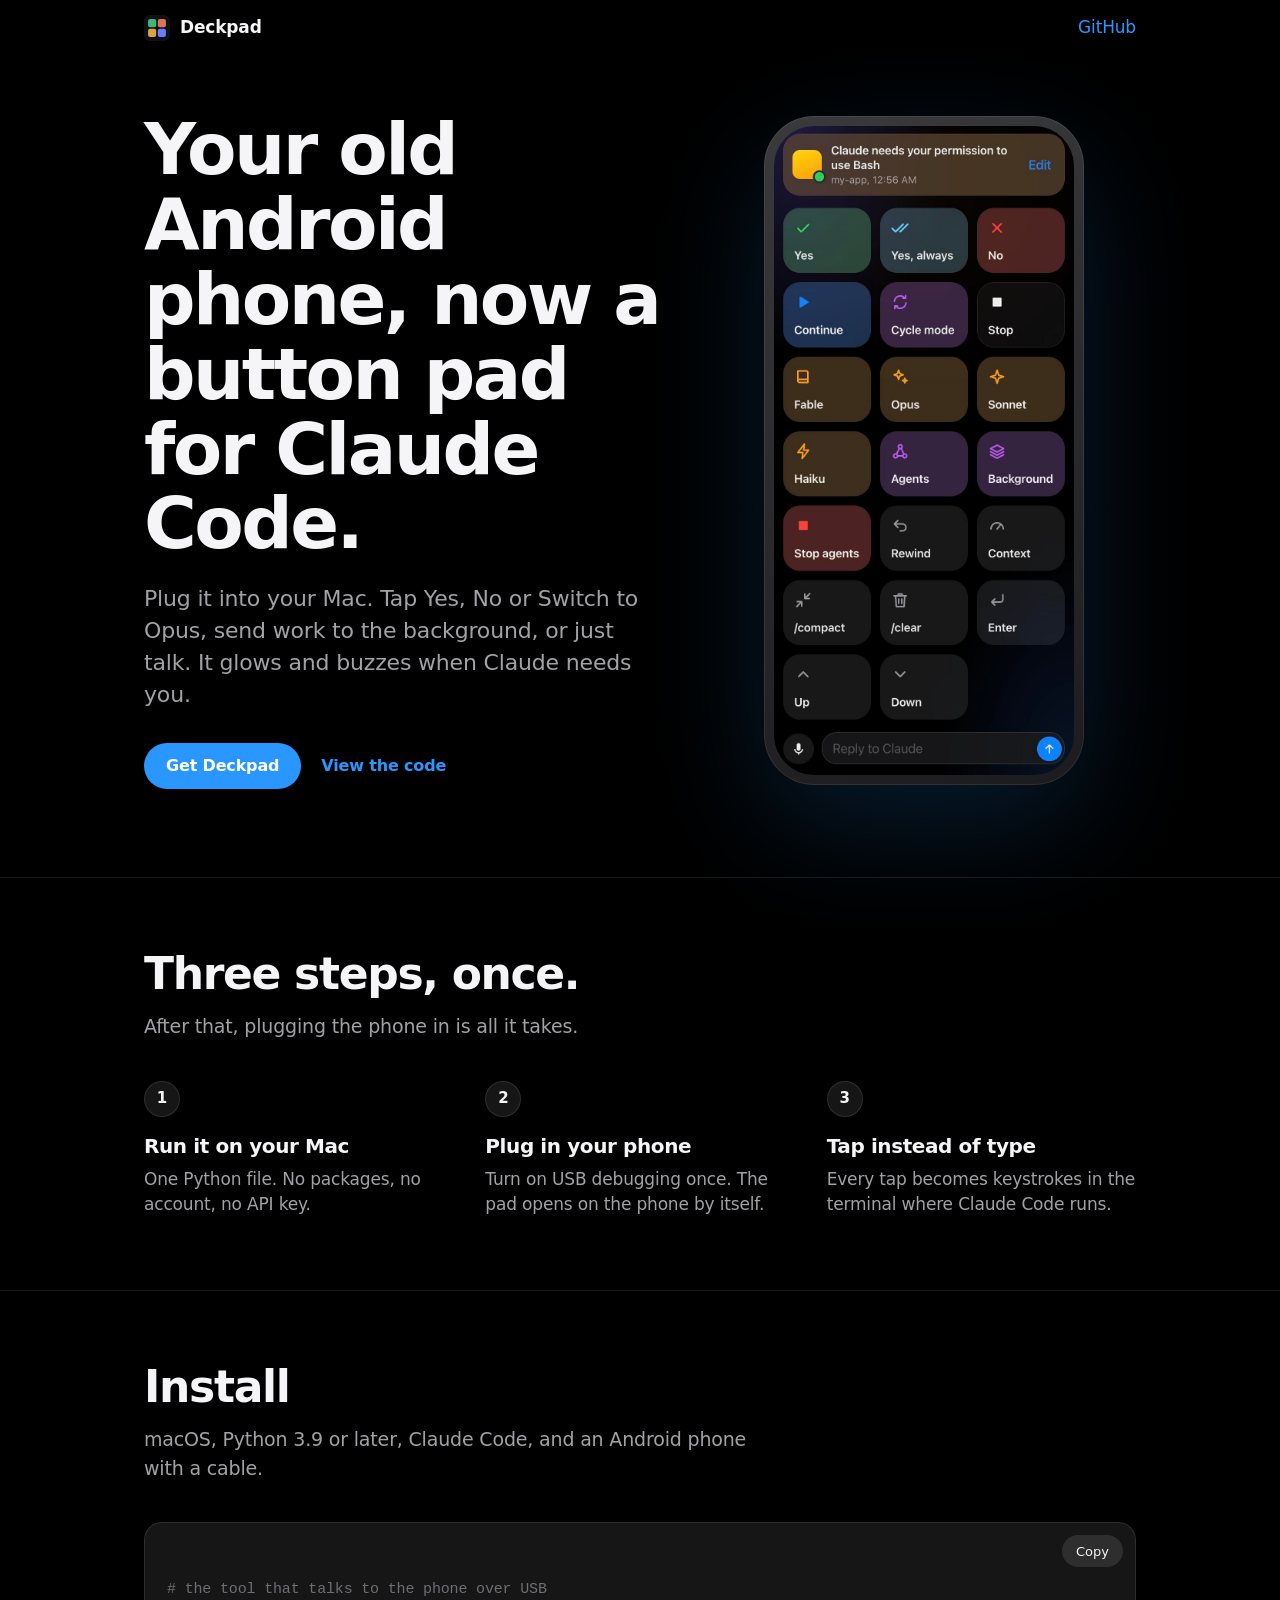
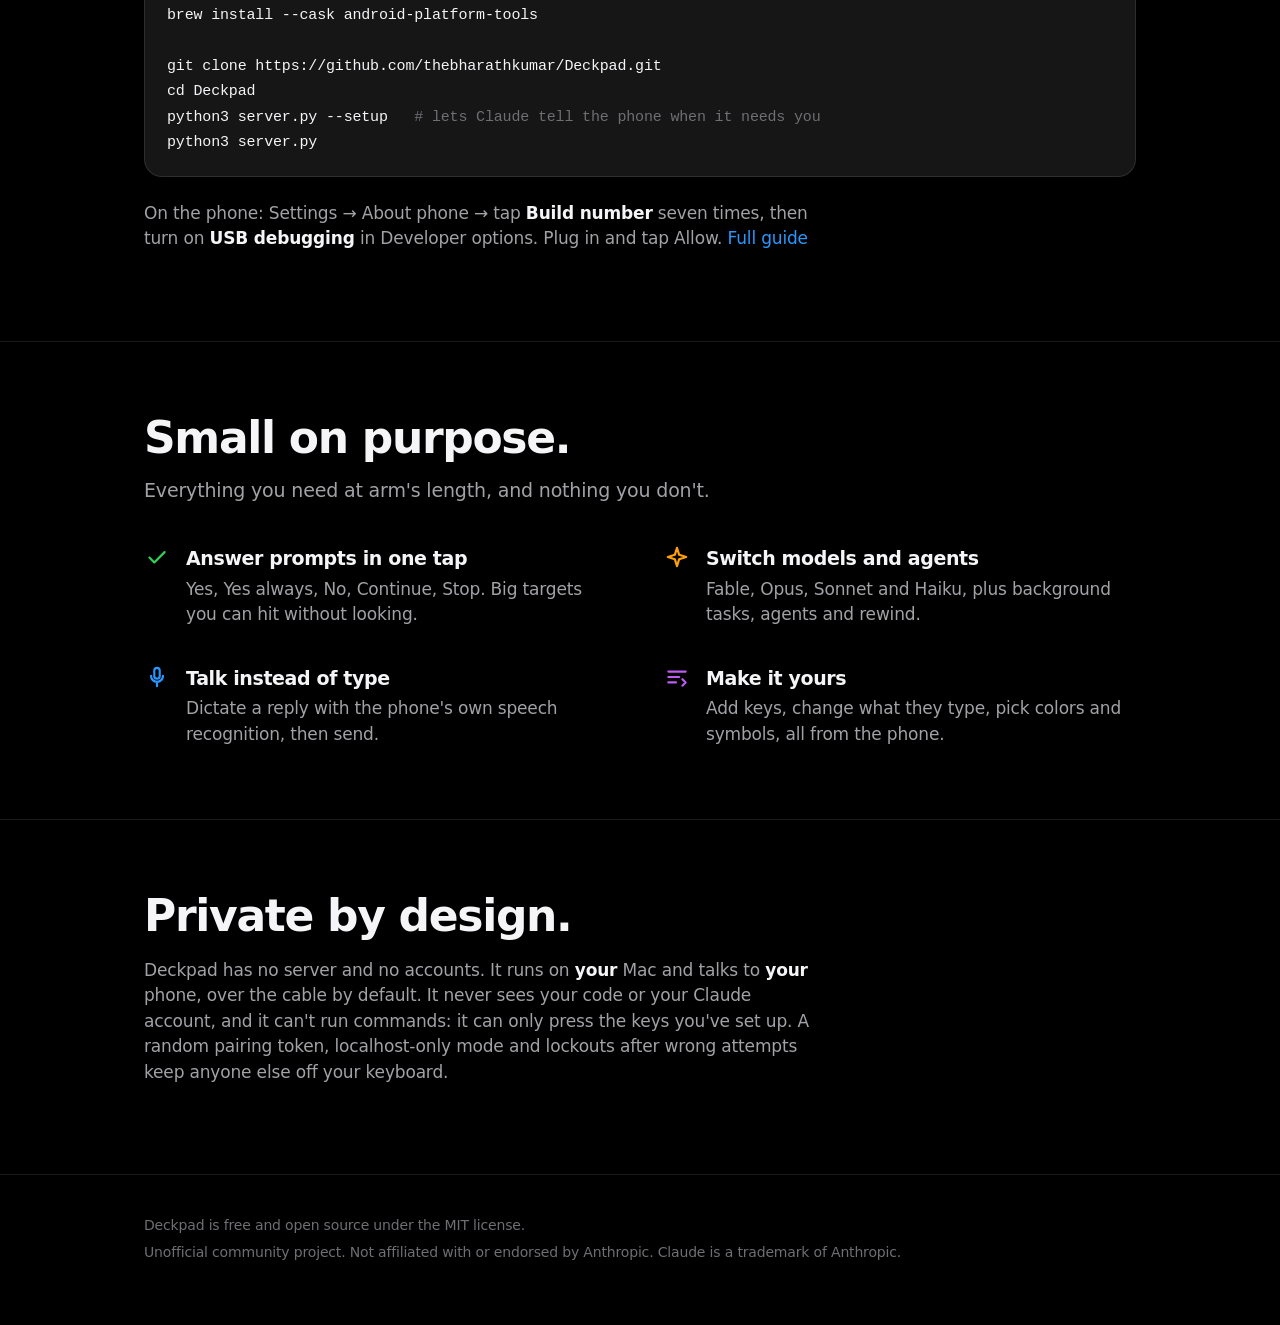
==== site/index.html @ e3d23e4b "Deckpad: turn a spare Android phone into a button pad for Claude Code" ====
<!doctype html>
<html lang="en">
<head>
  <meta charset="utf-8">
  <meta name="viewport" content="width=device-width, initial-scale=1, viewport-fit=cover">
  <title>Deckpad</title>
  <meta name="description" content="Turn a spare Android phone into a button pad for Claude Code. Free, private, no API key.">
  <meta name="theme-color" content="#000000">
  <meta property="og:title" content="Deckpad">
  <meta property="og:description" content="Turn a spare Android phone into a button pad for Claude Code.">
  <meta property="og:image" content="deckpad.jpg">
  <link rel="icon" href="icon.svg">
  <style>
    :root {
      color-scheme: dark;
      --bg: #000; --label: #f5f5f7; --label-2: #a1a1a6; --label-3: #6e6e73;
      --panel: #161617; --line: rgba(255,255,255,.1); --blue: #2997ff;
      --green: #30d158; --orange: #ff9f0a; --purple: #bf5af2; --red: #ff453a;
      --sans: -apple-system, BlinkMacSystemFont, "SF Pro Display", "Inter", "Segoe UI", Roboto, system-ui, sans-serif;
      --mono: ui-monospace, "SF Mono", Menlo, Consolas, monospace;
    }
    * { box-sizing: border-box; }
    html { -webkit-text-size-adjust: 100%; }
    body { margin: 0; background: var(--bg); color: var(--label); font: 17px/1.5 var(--sans);
      -webkit-font-smoothing: antialiased; letter-spacing: -.01em; }
    a { color: var(--blue); text-decoration: none; }
    a:hover { text-decoration: underline; }
    :focus-visible { outline: 2px solid var(--blue); outline-offset: 3px; border-radius: 4px; }
    .wrap { max-width: 1040px; margin: 0 auto; padding: 0 24px; }

    nav { display: flex; align-items: center; justify-content: space-between; height: 56px; }
    nav .brand { display: flex; align-items: center; gap: 10px; color: var(--label); font-weight: 600; }
    nav .brand img { width: 26px; height: 26px; }

    /* hero: words left, the real thing right */
    .hero { display: grid; grid-template-columns: 1.1fr .9fr; gap: 48px; align-items: center; padding: 56px 0 88px; }
    h1 { font-size: clamp(40px, 6.2vw, 72px); line-height: 1.04; letter-spacing: -.035em; font-weight: 700; margin: 0 0 22px; }
    .lede { font-size: clamp(19px, 2vw, 22px); line-height: 1.45; color: var(--label-2); margin: 0 0 32px; max-width: 30em; }
    .ctas { display: flex; gap: 14px; flex-wrap: wrap; align-items: center; }
    .btn { display: inline-flex; align-items: center; gap: 8px; height: 46px; padding: 0 22px; border-radius: 999px;
      background: var(--blue); color: #fff; font-weight: 600; font-size: 16px; }
    .btn:hover { text-decoration: none; filter: brightness(1.1); }
    .btn.ghost { background: transparent; color: var(--blue); padding: 0 6px; }

    .phone { justify-self: center; width: min(320px, 78vw); padding: 10px; border-radius: 50px;
      background: linear-gradient(160deg, #3a3a3c, #1c1c1e); box-shadow: 0 40px 120px rgba(41,151,255,.18), 0 0 0 1px rgba(255,255,255,.08) inset; }
    .phone img { display: block; width: 100%; height: auto; border-radius: 40px; }

    section { padding: 72px 0; border-top: 1px solid var(--line); }
    h2 { font-size: clamp(30px, 4vw, 44px); line-height: 1.1; letter-spacing: -.03em; margin: 0 0 14px; font-weight: 700; }
    .sub { color: var(--label-2); font-size: 19px; margin: 0 0 40px; max-width: 34em; }

    /* steps really are a sequence, so they're numbered */
    .steps { list-style: none; margin: 0; padding: 0; display: grid; grid-template-columns: repeat(3, 1fr); gap: 32px; counter-reset: s; }
    .steps li { counter-increment: s; }
    .steps li::before { content: counter(s); display: grid; place-items: center; width: 34px; height: 34px; border-radius: 50%;
      background: var(--panel); border: 1px solid var(--line); font-weight: 600; font-size: 15px; margin-bottom: 14px; }
    .steps h3 { margin: 0 0 6px; font-size: 20px; letter-spacing: -.02em; }
    .steps p { margin: 0; color: var(--label-2); }

    pre { margin: 28px 0 0; padding: 54px 22px 20px; border-radius: 18px; background: var(--panel); border: 1px solid var(--line);
      font: 15px/1.7 var(--mono); color: var(--label); overflow-x: auto; position: relative; }
    pre .c { color: var(--label-3); }
    .copy { position: absolute; top: 12px; right: 12px; height: 32px; padding: 0 14px; border: 0; border-radius: 999px;
      background: rgba(255,255,255,.1); color: var(--label); font: 500 13px var(--sans); cursor: pointer; }
    .copy:hover { background: rgba(255,255,255,.16); }

    .features { display: grid; grid-template-columns: repeat(2, 1fr); gap: 36px 48px; margin: 0; padding: 0; list-style: none; }
    .features li { display: grid; grid-template-columns: 28px 1fr; gap: 14px; }
    .features svg { width: 26px; height: 26px; }
    .features svg path { fill: none; stroke: currentColor; stroke-width: 2; stroke-linecap: round; stroke-linejoin: round; }
    .features h3 { margin: 0 0 4px; font-size: 19px; letter-spacing: -.02em; }
    .features p { margin: 0; color: var(--label-2); }

    .note { color: var(--label-2); max-width: 40em; }
    .note strong { color: var(--label); font-weight: 600; }

    footer { padding: 40px 0 56px; border-top: 1px solid var(--line); color: var(--label-3); font-size: 14px; }
    footer p { margin: 0 0 6px; }

    @media (max-width: 820px) {
      .hero { grid-template-columns: 1fr; padding: 32px 0 64px; gap: 48px; }
      .steps, .features { grid-template-columns: 1fr; }
      section { padding: 56px 0; }
    }
    @media (max-width: 480px) { .wrap { padding: 0 16px; } }
  </style>
</head>
<body>
  <div class="wrap">
    <nav>
      <a class="brand" href="./"><img src="icon.svg" alt="">Deckpad</a>
      <a href="https://github.com/thebharathkumar/Deckpad">GitHub</a>
    </nav>

    <header class="hero">
      <div>
        <h1>Your old Android phone, now a button pad for Claude Code.</h1>
        <p class="lede">Plug it into your Mac. Tap Yes, No or Switch to Opus, send work to the
          background, or just talk. It glows and buzzes when Claude needs you.</p>
        <div class="ctas">
          <a class="btn" href="#install">Get Deckpad</a>
          <a class="btn ghost" href="https://github.com/thebharathkumar/Deckpad">View the code</a>
        </div>
      </div>
      <div class="phone"><img src="deckpad.jpg" width="780" height="1688"
        alt="Deckpad on a phone showing 'Claude needs your permission to use Bash' above a grid of keys: Yes, No, Continue, Stop, Fable, Opus, Sonnet, Haiku, Agents, Background, Rewind and more."></div>
    </header>
  </div>

  <section>
    <div class="wrap">
      <h2>Three steps, once.</h2>
      <p class="sub">After that, plugging the phone in is all it takes.</p>
      <ol class="steps">
        <li><h3>Run it on your Mac</h3><p>One Python file. No packages, no account, no API key.</p></li>
        <li><h3>Plug in your phone</h3><p>Turn on USB debugging once. The pad opens on the phone by itself.</p></li>
        <li><h3>Tap instead of type</h3><p>Every tap becomes keystrokes in the terminal where Claude Code runs.</p></li>
      </ol>
    </div>
  </section>

  <section id="install">
    <div class="wrap">
      <h2>Install</h2>
      <p class="sub">macOS, Python 3.9 or later, Claude Code, and an Android phone with a cable.</p>
      <pre id="cmd"><button class="copy" type="button" data-copy="cmd">Copy</button><span class="c"># the tool that talks to the phone over USB</span>
brew install --cask android-platform-tools

git clone https://github.com/thebharathkumar/Deckpad.git
cd Deckpad
python3 server.py --setup   <span class="c"># lets Claude tell the phone when it needs you</span>
python3 server.py</pre>
      <p class="note" style="margin-top:24px">On the phone: Settings → About phone → tap <strong>Build number</strong> seven times,
        then turn on <strong>USB debugging</strong> in Developer options. Plug in and tap Allow.
        <a href="https://github.com/thebharathkumar/Deckpad#readme">Full guide</a></p>
    </div>
  </section>

  <section>
    <div class="wrap">
      <h2>Small on purpose.</h2>
      <p class="sub">Everything you need at arm's length, and nothing you don't.</p>
      <ul class="features">
        <li><svg viewBox="0 0 24 24" style="color:var(--green)" aria-hidden="true"><path d="M5 12.5l4.5 4.5L19 7.5"/></svg>
          <div><h3>Answer prompts in one tap</h3><p>Yes, Yes always, No, Continue, Stop. Big targets you can hit without looking.</p></div></li>
        <li><svg viewBox="0 0 24 24" style="color:var(--orange)" aria-hidden="true"><path d="M12 3.5l2 6.5 6.5 2-6.5 2-2 6.5-2-6.5-6.5-2 6.5-2z"/></svg>
          <div><h3>Switch models and agents</h3><p>Fable, Opus, Sonnet and Haiku, plus background tasks, agents and rewind.</p></div></li>
        <li><svg viewBox="0 0 24 24" style="color:var(--blue)" aria-hidden="true"><path d="M12 3.5a2.5 2.5 0 0 1 2.5 2.5v5a2.5 2.5 0 0 1-5 0V6A2.5 2.5 0 0 1 12 3.5zM6.5 11a5.5 5.5 0 0 0 11 0M12 16.5v4"/></svg>
          <div><h3>Talk instead of type</h3><p>Dictate a reply with the phone's own speech recognition, then send.</p></div></li>
        <li><svg viewBox="0 0 24 24" style="color:var(--purple)" aria-hidden="true"><path d="M4 7h16M4 12h10M4 17h7M17 14l3 3-3 3"/></svg>
          <div><h3>Make it yours</h3><p>Add keys, change what they type, pick colors and symbols, all from the phone.</p></div></li>
      </ul>
    </div>
  </section>

  <section>
    <div class="wrap">
      <h2>Private by design.</h2>
      <p class="note">Deckpad has no server and no accounts. It runs on <strong>your</strong> Mac and talks to
        <strong>your</strong> phone, over the cable by default. It never sees your code or your Claude account,
        and it can't run commands: it can only press the keys you've set up. A random pairing token,
        localhost-only mode and lockouts after wrong attempts keep anyone else off your keyboard.</p>
    </div>
  </section>

  <footer>
    <div class="wrap">
      <p>Deckpad is free and open source under the MIT license.</p>
      <p>Unofficial community project. Not affiliated with or endorsed by Anthropic. Claude is a trademark of Anthropic.</p>
    </div>
  </footer>

  <script>
    document.querySelectorAll('.copy').forEach((b) => b.addEventListener('click', async () => {
      const text = document.getElementById(b.dataset.copy).innerText.replace(/^Copy\s*/, '')
        .split('\n').filter((l) => l.trim() && !l.trim().startsWith('#'))
        .map((l) => l.replace(/\s+#.*$/, '')).join('\n');
      try { await navigator.clipboard.writeText(text); b.textContent = 'Copied'; }
      catch { b.textContent = 'Select and copy'; }
      setTimeout(() => (b.textContent = 'Copy'), 1800);
    }));
  </script>
</body>
</html>
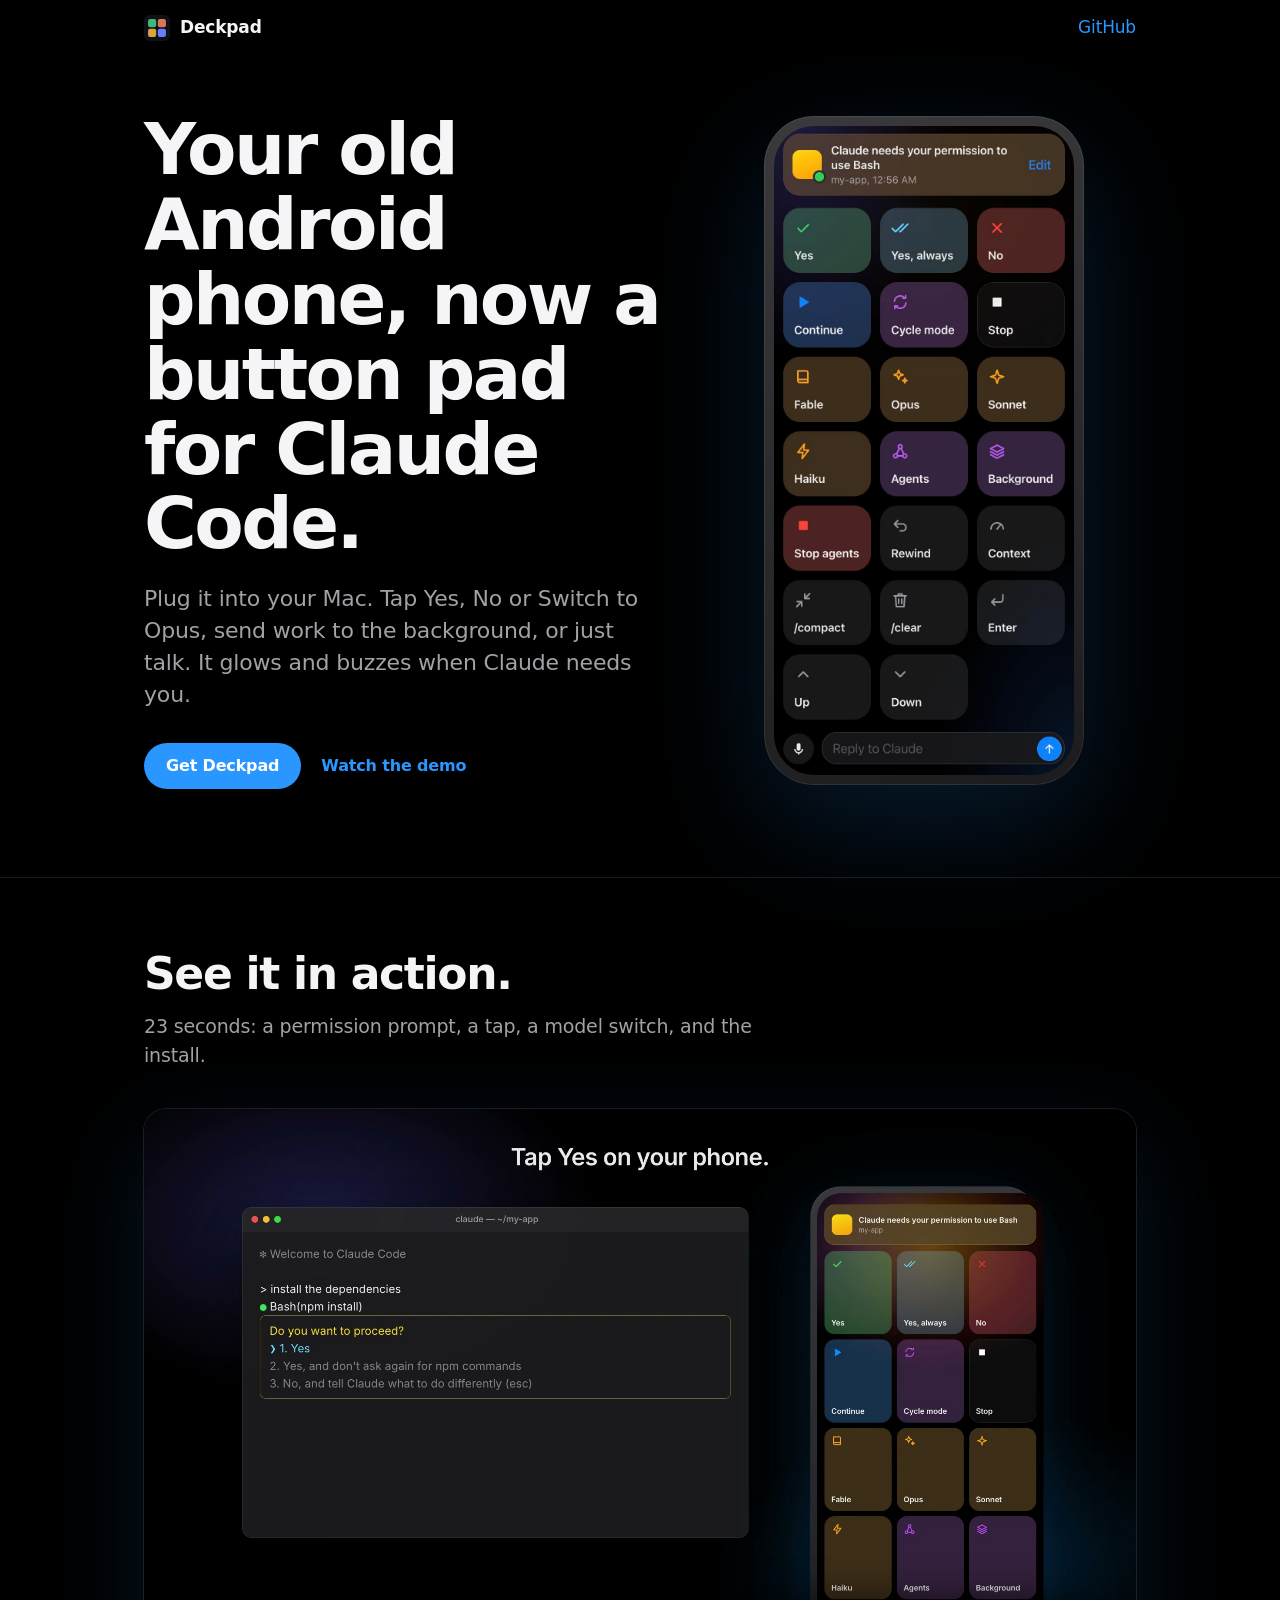
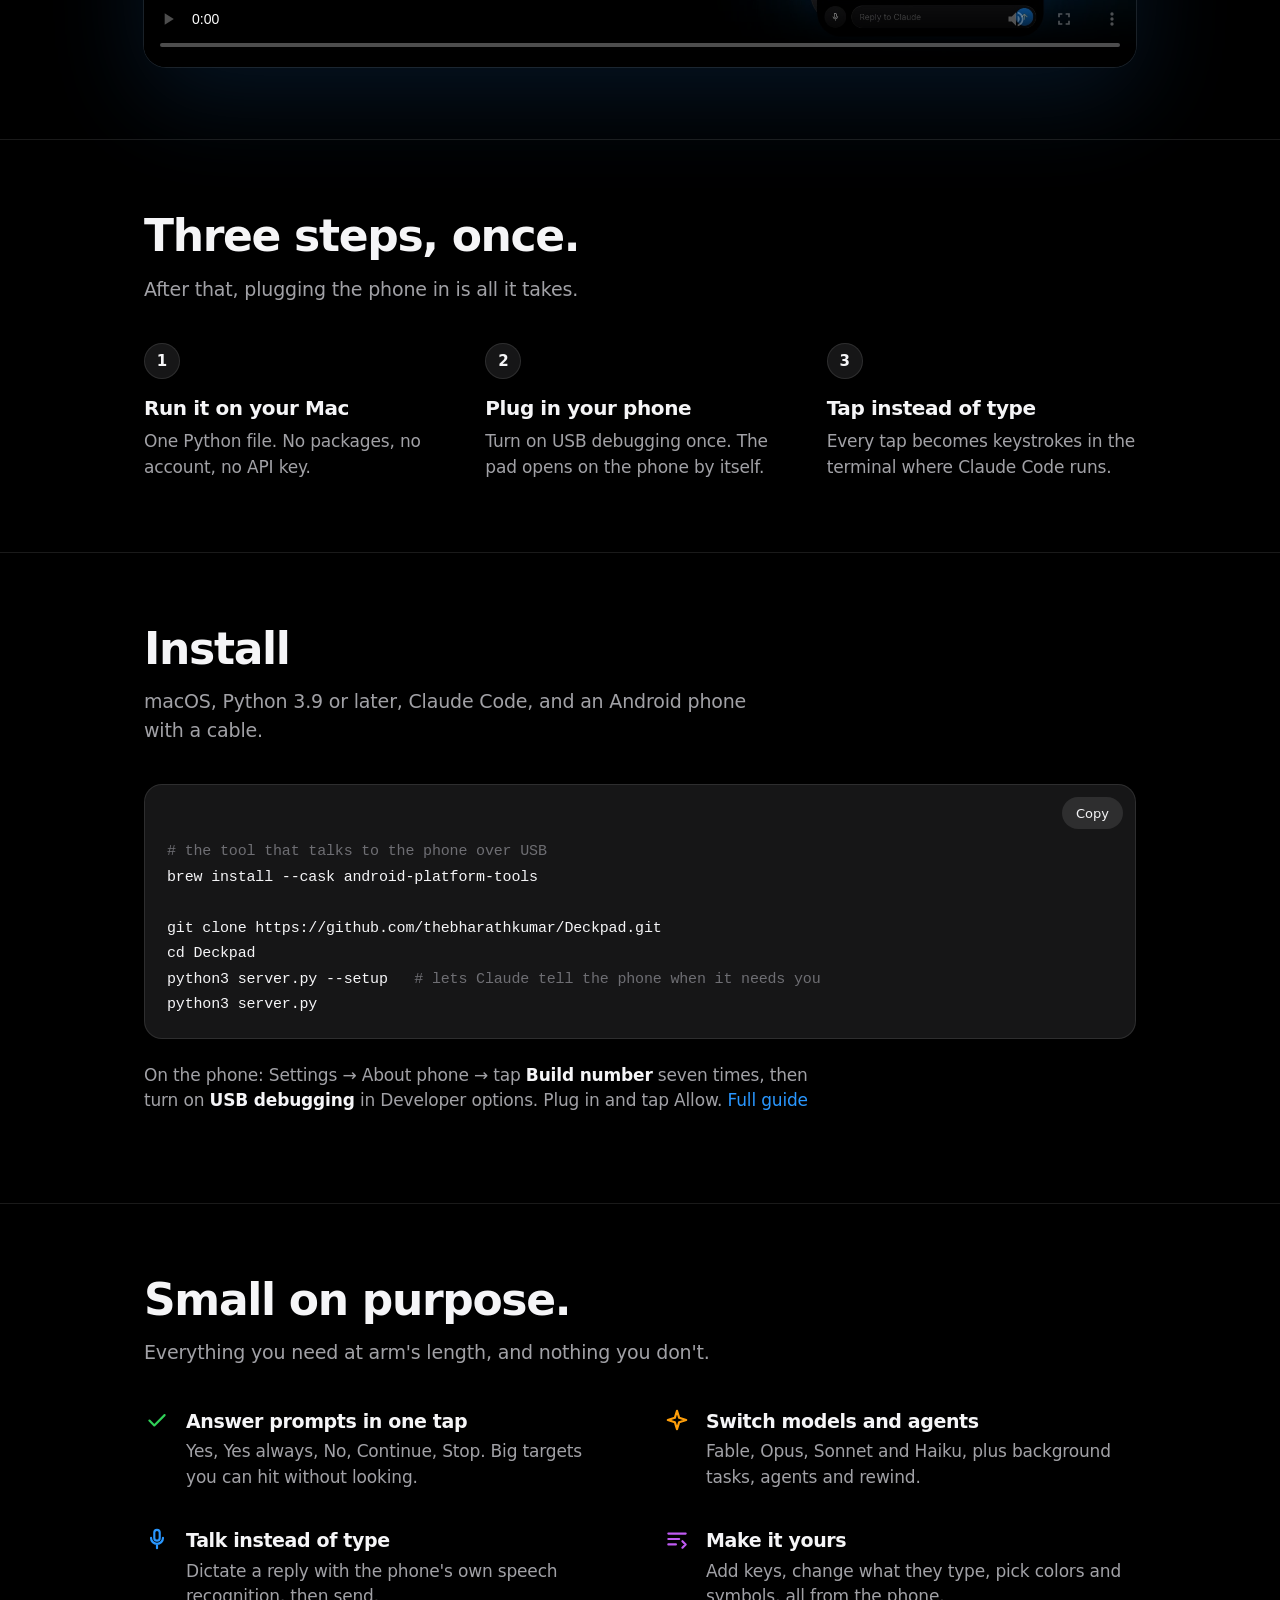
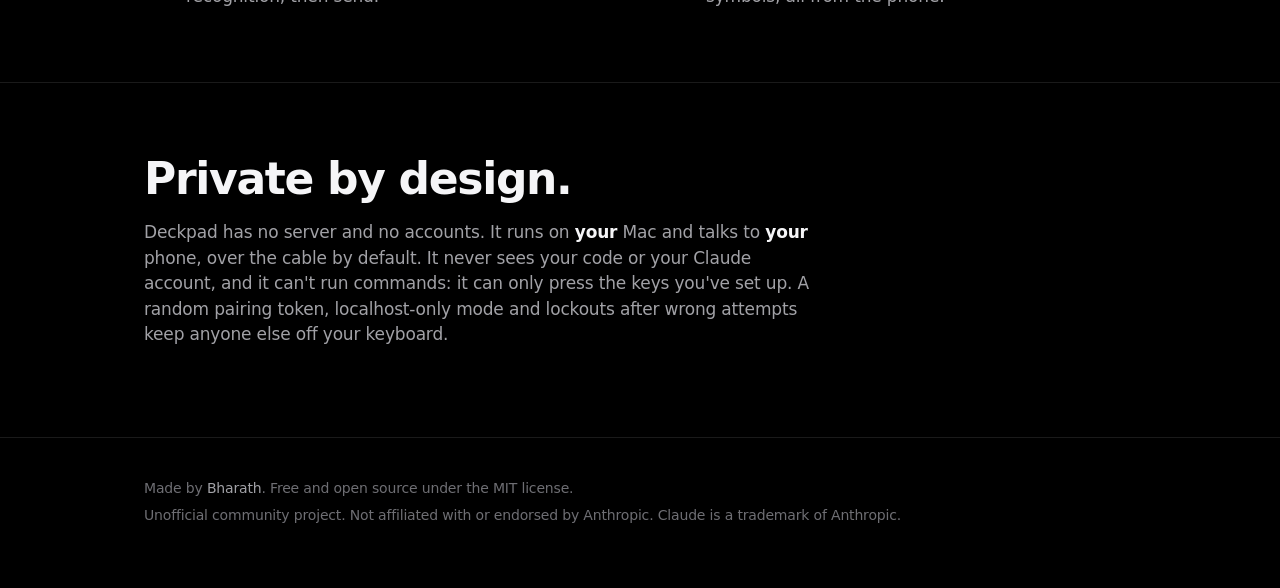
==== commit e76b2d4a: "Add intro animation, credit and demo video to the landing page" ====
--- a/site/index.html
+++ b/site/index.html
@@ -73,6 +73,8 @@
     .features p { margin: 0; color: var(--label-2); }
 
     .note { color: var(--label-2); max-width: 40em; }
+    .demo video { display: block; width: 100%; height: auto; border-radius: 22px; background: #000;
+      box-shadow: 0 30px 100px rgba(41,151,255,.14), 0 0 0 1px var(--line); }
     .note strong { color: var(--label); font-weight: 600; }
 
     footer { padding: 40px 0 56px; border-top: 1px solid var(--line); color: var(--label-3); font-size: 14px; }
@@ -84,9 +86,41 @@
       section { padding: 56px 0; }
     }
     @media (max-width: 480px) { .wrap { padding: 0 16px; } }
+    /* ---- intro: the logo's four keys press in, then the page rises */
+    .intro { position: fixed; inset: 0; z-index: 100; display: grid; place-content: center; justify-items: center; gap: 14px;
+      background: var(--bg); animation: intro-out .6s cubic-bezier(.2,.8,.2,1) 1.55s forwards; }
+    .intro-mark { display: grid; grid-template-columns: repeat(2, 30px); gap: 7px; margin-bottom: 8px; }
+    .intro-mark span { width: 30px; height: 30px; border-radius: 8px; transform: scale(.3); opacity: 0;
+      animation: key-in .5s cubic-bezier(.34,1.56,.64,1) forwards; }
+    .intro-mark span:nth-child(1) { background: var(--green); animation-delay: .1s; }
+    .intro-mark span:nth-child(2) { background: var(--orange); animation-delay: .22s; }
+    .intro-mark span:nth-child(3) { background: #ffd60a; animation-delay: .34s; }
+    .intro-mark span:nth-child(4) { background: var(--blue); animation-delay: .46s; }
+    .intro-word { font-size: 34px; font-weight: 700; letter-spacing: -.03em; opacity: 0; animation: rise .6s cubic-bezier(.2,.8,.2,1) .7s forwards; }
+    .intro-by { color: var(--label-2); font-size: 15px; opacity: 0; animation: rise .6s cubic-bezier(.2,.8,.2,1) .85s forwards; }
+    @keyframes key-in { to { transform: scale(1); opacity: 1; } }
+    @keyframes rise { from { opacity: 0; transform: translateY(14px); } to { opacity: 1; transform: none; } }
+    @keyframes intro-out { to { opacity: 0; transform: scale(1.04); visibility: hidden; } }
+    .hero h1, .hero .lede, .hero .ctas, .phone { opacity: 0; animation: rise .8s cubic-bezier(.2,.8,.2,1) forwards; }
+    .hero h1 { animation-delay: 1.75s; } .hero .lede { animation-delay: 1.87s; }
+    .hero .ctas { animation-delay: 1.99s; } .phone { animation-delay: 1.9s; animation-duration: 1s; }
+    .seen .intro { display: none; }
+    .seen .hero h1, .seen .hero .lede, .seen .hero .ctas, .seen .phone { animation-delay: 0s; }
+    @media (prefers-reduced-motion: reduce) {
+      .intro { display: none; }
+      .hero h1, .hero .lede, .hero .ctas, .phone { animation: none; opacity: 1; }
+    }
+    footer a { color: var(--label-2); }
   </style>
 </head>
 <body>
+  <script>try { if (sessionStorage.getItem('deckpad-intro')) document.documentElement.classList.add('seen');
+    sessionStorage.setItem('deckpad-intro', '1'); } catch (e) {}</script>
+  <div class="intro" aria-hidden="true">
+    <div class="intro-mark"><span></span><span></span><span></span><span></span></div>
+    <div class="intro-word">Deckpad</div>
+    <div class="intro-by">by Bharath</div>
+  </div>
   <div class="wrap">
     <nav>
       <a class="brand" href="./"><img src="icon.svg" alt="">Deckpad</a>
@@ -100,13 +134,23 @@
           background, or just talk. It glows and buzzes when Claude needs you.</p>
         <div class="ctas">
           <a class="btn" href="#install">Get Deckpad</a>
-          <a class="btn ghost" href="https://github.com/thebharathkumar/Deckpad">View the code</a>
+          <a class="btn ghost" href="#demo">Watch the demo</a>
         </div>
       </div>
       <div class="phone"><img src="deckpad.jpg" width="780" height="1688"
         alt="Deckpad on a phone showing 'Claude needs your permission to use Bash' above a grid of keys: Yes, No, Continue, Stop, Fable, Opus, Sonnet, Haiku, Agents, Background, Rewind and more."></div>
     </header>
   </div>
+
+  <section class="demo" id="demo">
+    <div class="wrap">
+      <h2>See it in action.</h2>
+      <p class="sub">23 seconds: a permission prompt, a tap, a model switch, and the install.</p>
+      <video controls playsinline preload="metadata" poster="deckpad-demo.jpg" width="1920" height="1080">
+        <source src="deckpad-demo.mp4" type="video/mp4">
+      </video>
+    </div>
+  </section>
 
   <section>
     <div class="wrap">
@@ -166,7 +210,7 @@
 
   <footer>
     <div class="wrap">
-      <p>Deckpad is free and open source under the MIT license.</p>
+      <p>Made by <a href="https://github.com/thebharathkumar">Bharath</a>. Free and open source under the MIT license.</p>
       <p>Unofficial community project. Not affiliated with or endorsed by Anthropic. Claude is a trademark of Anthropic.</p>
     </div>
   </footer>
